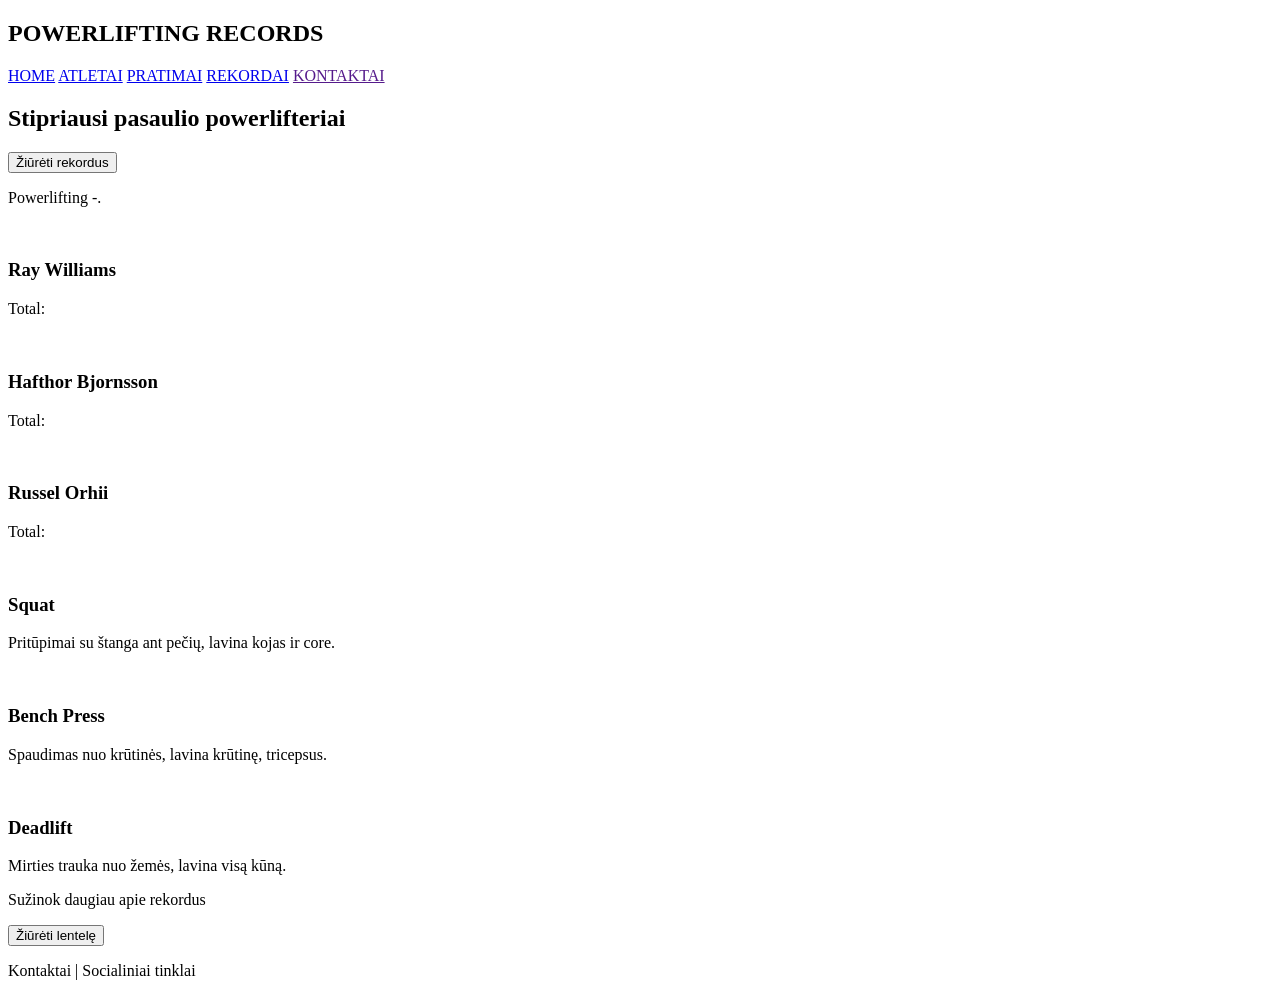
==== Index/index.html @ f86e924e "pridedu puslapio pradžios strūktūra" ====
<!DOCTYPE html>
<html lang="en">

<head>
    <meta charset="UTF-8">
    <meta name="viewport" content="width=device-width, initial-scale=1.0">
    <title>Document</title>
    <link rel="stylesheet" href="style.css">
</head>

<body>
    <div class="">
        <h2>POWERLIFTING RECORDS</h2>
    </div>
    <nav>
        <a href="index.html">HOME</a>
        <a href="atletai.html">ATLETAI</a>
        <a href="pratimai.html">PRATIMAI</a>
        <a href="rekordai.html">REKORDAI</a>
        <a href="">KONTAKTAI</a>
    </nav>
    </header>

    <section class="menu">
        <div>
            <h1>Stipriausi pasaulio powerlifteriai</h1>
            <button>Žiūrėti rekordus</button>
        </div>
    </section>

    <section class="">
        <p>Powerlifting -.</p>
    </section>

    <section class="">
        <div class="">
            <img src="" alt="">
            <h3>Ray Williams</h3>
            <p>Total: </p>
        </div>
        <div class="">
            <img src="" alt="">
            <h3>Hafthor Bjornsson</h3>
            <p>Total: </p>
        </div>
        <div class="">
            <img src="" alt="">
            <h3>Russel Orhii</h3>
            <p>Total: </p>
        </div>
    </section>

    <section class="">
        <div class="">
            <img src="" alt="">
            <h3>Squat</h3>
            <p>Pritūpimai su štanga ant pečių, lavina kojas ir core.</p>
        </div>
        <div class="">
            <img src="" alt="">
            <h3>Bench Press</h3>
            <p>Spaudimas nuo krūtinės, lavina krūtinę, tricepsus.</p>
        </div>
        <div class="">
            <img src="" alt="">
            <h3>Deadlift</h3>
            <p>Mirties trauka nuo žemės, lavina visą kūną.</p>
        </div>
    </section>

    <section class="">
        <p>Sužinok daugiau apie rekordus</p>
        <button>Žiūrėti lentelę</button>
    </section>

    <footer>
        <p>Kontaktai | Socialiniai tinklai</p>
    </footer>

</body>

</html>


</body>

</html>
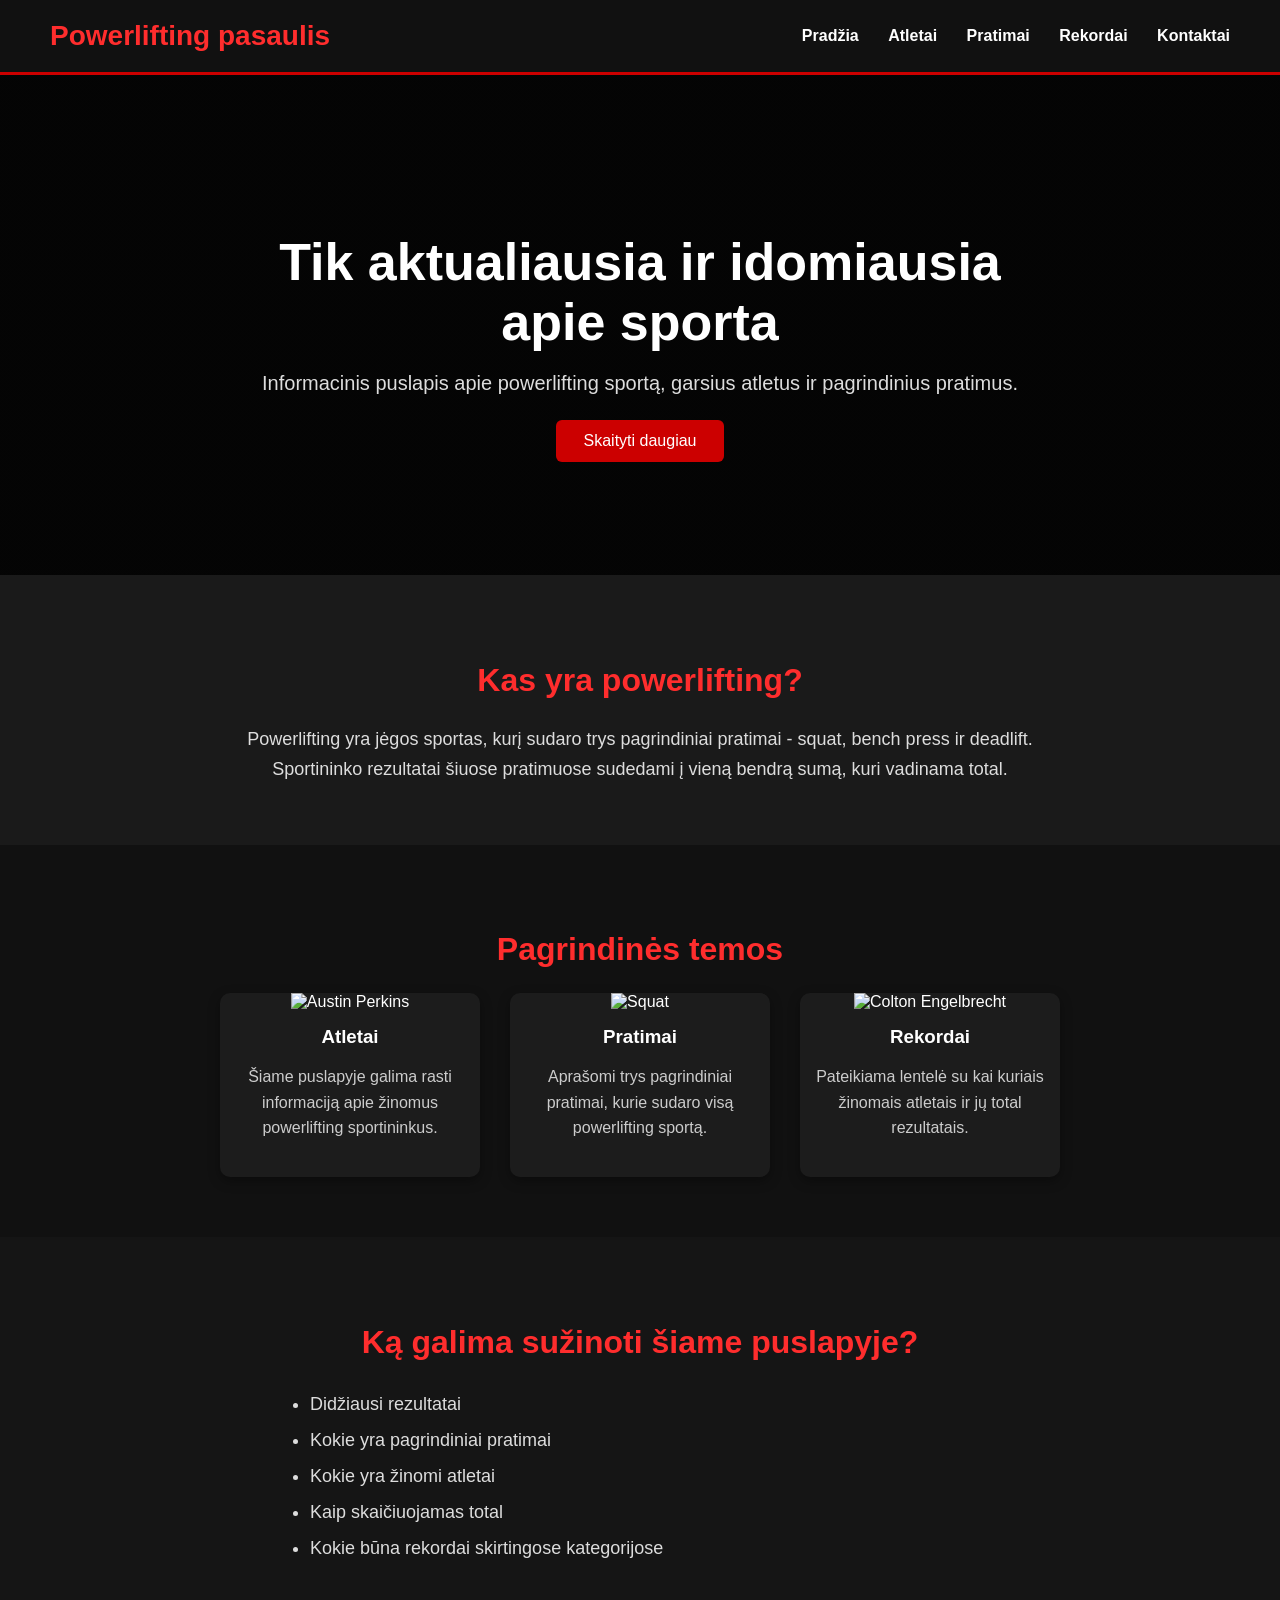
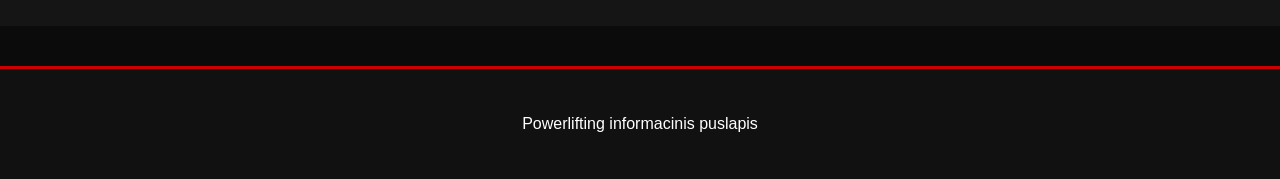
==== commit 552e6b84: "atnaujinta visa struktura ir sukurtas dizainas" ====
--- a/Index/index.html
+++ b/Index/index.html
@@ -1,87 +1,78 @@
 <!DOCTYPE html>
-<html lang="en">
-
+<html lang="lt">
 <head>
     <meta charset="UTF-8">
     <meta name="viewport" content="width=device-width, initial-scale=1.0">
-    <title>Document</title>
-    <link rel="stylesheet" href="style.css">
+    <title>Powerlifting pasaulis</title>
+    <link rel="stylesheet" href="/CSS/style.css">
 </head>
+<body>
 
-<body>
-    <div class="">
-        <h2>POWERLIFTING RECORDS</h2>
+<header class="virsus">
+    <div class="pavadinimas">Powerlifting pasaulis</div>
+    <nav class="navigacija">
+        <a href="index.html">Pradžia</a>
+        <a href="atletai.html">Atletai</a>
+        <a href="pratimai.html">Pratimai</a>
+        <a href="rekordai.html">Rekordai</a>
+        <a href="kontaktai.html">Kontaktai</a>
+    </nav>
+</header>
+
+<section class="pradine_dalis">
+    <div class="pradine_tekstai">
+        <h1>Tik aktualiausia ir idomiausia apie sporta</h1>
+        <p>Informacinis puslapis apie powerlifting sportą, garsius atletus ir pagrindinius pratimus.</p>
+        <a href="atletai.html" class="mygtukas">Skaityti daugiau</a>
     </div>
-    <nav>
-        <a href="index.html">HOME</a>
-        <a href="atletai.html">ATLETAI</a>
-        <a href="pratimai.html">PRATIMAI</a>
-        <a href="rekordai.html">REKORDAI</a>
-        <a href="">KONTAKTAI</a>
-    </nav>
-    </header>
+</section>
 
-    <section class="menu">
-        <div>
-            <h1>Stipriausi pasaulio powerlifteriai</h1>
-            <button>Žiūrėti rekordus</button>
+<section class="turinio_dalis sviesi">
+    <h2>Kas yra powerlifting?</h2>
+    <p class="tekstas_per_viduri">
+        Powerlifting yra jėgos sportas, kurį sudaro trys pagrindiniai pratimai -
+        squat, bench press ir deadlift. Sportininko rezultatai šiuose pratimuose
+        sudedami į vieną bendrą sumą, kuri vadinama total.
+    </p>
+</section>
+
+<section class="turinio_dalis">
+    <h2>Pagrindinės temos</h2>
+    <div class="korteliu_deze">
+        <div class="kortele">
+            <img src="img/austin.jpg" alt="Austin Perkins">
+            <h3>Atletai</h3>
+            <p>Šiame puslapyje galima rasti informaciją apie žinomus powerlifting sportininkus.</p>
         </div>
-    </section>
 
-    <section class="">
-        <p>Powerlifting -.</p>
-    </section>
+        <div class="kortele">
+            <img src="img/squat.jpg" alt="Squat">
+            <h3>Pratimai</h3>
+            <p>Aprašomi trys pagrindiniai pratimai, kurie sudaro visą powerlifting sportą.</p>
+        </div>
 
-    <section class="">
-        <div class="">
-            <img src="" alt="">
-            <h3>Ray Williams</h3>
-            <p>Total: </p>
+        <div class="kortele">
+            <img src="img/colton.jpg" alt="Colton Engelbrecht">
+            <h3>Rekordai</h3>
+            <p>Pateikiama lentelė su kai kuriais žinomais atletais ir jų total rezultatais.</p>
         </div>
-        <div class="">
-            <img src="" alt="">
-            <h3>Hafthor Bjornsson</h3>
-            <p>Total: </p>
-        </div>
-        <div class="">
-            <img src="" alt="">
-            <h3>Russel Orhii</h3>
-            <p>Total: </p>
-        </div>
-    </section>
+    </div>
+</section>
 
-    <section class="">
-        <div class="">
-            <img src="" alt="">
-            <h3>Squat</h3>
-            <p>Pritūpimai su štanga ant pečių, lavina kojas ir core.</p>
-        </div>
-        <div class="">
-            <img src="" alt="">
-            <h3>Bench Press</h3>
-            <p>Spaudimas nuo krūtinės, lavina krūtinę, tricepsus.</p>
-        </div>
-        <div class="">
-            <img src="" alt="">
-            <h3>Deadlift</h3>
-            <p>Mirties trauka nuo žemės, lavina visą kūną.</p>
-        </div>
-    </section>
+<section class="turinio_dalis akcentine">
+    <h2>Ką galima sužinoti šiame puslapyje?</h2>
+    <ul class="paprastas_sarasas">
+        <li>Didžiausi rezultatai</li>
+        <li>Kokie yra pagrindiniai pratimai</li>
+        <li>Kokie yra žinomi atletai</li>
+        <li>Kaip skaičiuojamas total</li>
+        <li>Kokie būna rekordai skirtingose kategorijose</li>
+    </ul>
+</section>
 
-    <section class="">
-        <p>Sužinok daugiau apie rekordus</p>
-        <button>Žiūrėti lentelę</button>
-    </section>
-
-    <footer>
-        <p>Kontaktai | Socialiniai tinklai</p>
-    </footer>
+<footer class="apacia">
+    <p>Powerlifting informacinis puslapis</p>
+</footer>
 
 </body>
-
-</html>
-
-
-</body>
-
 </html>
--- a/CSS/style.css
+++ b/CSS/style.css
@@ -0,0 +1,323 @@
+body{
+    margin:0;
+    font-family:Arial, Helvetica, sans-serif;
+    background:#0b0b0b;
+    color:white;
+}
+
+.virsus{
+    display:flex;
+    justify-content:space-between;
+    align-items:center;
+    padding:20px 50px;
+    background:#111;
+    border-bottom:3px solid #cc0000;
+}
+
+.pavadinimas{
+    font-size:28px;
+    font-weight:bold;
+    color:#ff2d2d;
+}
+
+.navigacija a{
+    color:white;
+    text-decoration:none;
+    margin-left:25px;
+    font-weight:bold;
+    transition:0.3s;
+}
+
+.navigacija a:hover{
+    color:#ff2d2d;
+}
+
+.pradine_dalis{
+    min-height:500px;
+    background:
+    linear-gradient(rgba(0,0,0,0.6), rgba(0,0,0,0.6)),
+    url("../img/fonas.jpg");
+    background-size:cover;
+    background-position:center;
+    display:flex;
+    justify-content:center;
+    align-items:center;
+    text-align:center;
+    padding:0 20px;
+}
+
+.pradine_tekstai{
+    max-width:800px;
+}
+
+.pradine_tekstai h1{
+    font-size:52px;
+    margin-bottom:15px;
+}
+
+.pradine_tekstai p{
+    font-size:20px;
+    color:#dddddd;
+    margin-bottom:25px;
+}
+
+.mygtukas{
+    display:inline-block;
+    padding:12px 28px;
+    background:#cc0000;
+    color:white;
+    text-decoration:none;
+    border:none;
+    border-radius:6px;
+    font-size:16px;
+    cursor:pointer;
+    transition:0.3s;
+}
+
+.mygtukas:hover{
+    background:#a80000;
+}
+
+.turinio_dalis{
+    padding:60px 30px;
+    background:#111;
+}
+
+.sviesi{
+    background:#1a1a1a;
+}
+
+.akcentine{
+    background:#151515;
+}
+
+.turinio_dalis h2{
+    text-align:center;
+    margin-bottom:25px;
+    font-size:32px;
+    color:#ff2d2d;
+}
+
+.tekstas_per_viduri{
+    max-width:850px;
+    margin:0 auto;
+    text-align:center;
+    font-size:18px;
+    line-height:1.7;
+    color:#dddddd;
+}
+
+.korteliu_deze{
+    display:flex;
+    justify-content:center;
+    gap:30px;
+    flex-wrap:wrap;
+}
+
+.kortele{
+    width:260px;
+    background:#1c1c1c;
+    border-radius:10px;
+    overflow:hidden;
+    box-shadow:0 4px 12px rgba(0,0,0,0.35);
+    text-align:center;
+    transition:0.3s;
+}
+
+.kortele:hover{
+    transform:translateY(-8px);
+    box-shadow:0 6px 18px rgba(255,0,0,0.25);
+}
+
+.kortele img{
+    width:100%;
+    height:220px;
+    object-fit:cover;
+}
+
+.kortele h3{
+    margin:15px 0 8px 0;
+    color:white;
+}
+
+.kortele p{
+    padding:0 15px 20px 15px;
+    color:#cccccc;
+    line-height:1.6;
+}
+
+.puslapio_virsus{
+    text-align:center;
+    padding:45px 20px;
+    background:#111;
+    color:white;
+    border-bottom:2px solid #cc0000;
+}
+
+.puslapio_virsus h1{
+    margin:0;
+    font-size:40px;
+    color:#ff2d2d;
+}
+
+.atleto_blokas{
+    display:flex;
+    gap:25px;
+    background:#1b1b1b;
+    padding:20px;
+    margin-bottom:25px;
+    border-radius:10px;
+    box-shadow:0 4px 12px rgba(0,0,0,0.35);
+    flex-wrap:wrap;
+}
+
+.atleto_blokas img{
+    width:260px;
+    height:260px;
+    object-fit:cover;
+    border-radius:8px;
+}
+
+.atleto_aprasymas{
+    flex:1;
+}
+
+.atleto_aprasymas h2{
+    margin-top:0;
+    margin-bottom:10px;
+    color:#ff2d2d;
+}
+
+.atleto_aprasymas p{
+    line-height:1.7;
+    color:#dddddd;
+}
+
+.atleto_aprasymas ol{
+    line-height:1.8;
+    color:#cccccc;
+}
+
+.paprastas_sarasas{
+    max-width:700px;
+    margin:0 auto;
+    font-size:18px;
+    line-height:2;
+    color:#dddddd;
+}
+
+.lentele{
+    width:90%;
+    max-width:1050px;
+    margin:0 auto;
+    border-collapse:collapse;
+    background:#1b1b1b;
+    box-shadow:0 4px 12px rgba(0,0,0,0.35);
+}
+
+.lentele th{
+    background:#cc0000;
+    color:white;
+    padding:15px;
+}
+
+.lentele td{
+    padding:15px;
+    text-align:center;
+    border-bottom:1px solid #2a2a2a;
+    color:#eeeeee;
+}
+
+.lentele tr:nth-child(even){
+    background:#161616;
+}
+
+.lentele tr:hover{
+    background:#242424;
+}
+
+.forma{
+    width:420px;
+    max-width:90%;
+    margin:40px auto;
+    display:flex;
+    flex-direction:column;
+    gap:15px;
+    background:#1b1b1b;
+    padding:25px;
+    border-radius:10px;
+    box-shadow:0 4px 12px rgba(0,0,0,0.35);
+}
+
+.forma label{
+    font-weight:bold;
+    color:white;
+}
+
+.forma input,
+.forma textarea{
+    padding:12px;
+    border:1px solid #333;
+    border-radius:6px;
+    font-size:15px;
+    font-family:Arial, Helvetica, sans-serif;
+    background:#111;
+    color:white;
+}
+
+.forma textarea{
+    min-height:120px;
+    resize:vertical;
+}
+
+.apacia{
+    background:#111;
+    text-align:center;
+    padding:30px;
+    margin-top:40px;
+    color:white;
+    border-top:3px solid #cc0000;
+}
+
+@media (max-width:900px){
+    .virsus{
+        flex-direction:column;
+        gap:15px;
+        text-align:center;
+        padding:20px;
+    }
+
+    .navigacija{
+        display:flex;
+        flex-wrap:wrap;
+        justify-content:center;
+        gap:10px;
+    }
+
+    .navigacija a{
+        margin-left:0;
+    }
+
+    .pradine_tekstai h1{
+        font-size:34px;
+    }
+
+    .pradine_tekstai p{
+        font-size:18px;
+    }
+
+    .puslapio_virsus h1{
+        font-size:30px;
+    }
+
+    .atleto_blokas{
+        flex-direction:column;
+        text-align:center;
+    }
+
+    .atleto_blokas img{
+        width:100%;
+        max-width:320px;
+        height:300px;
+    }
+}
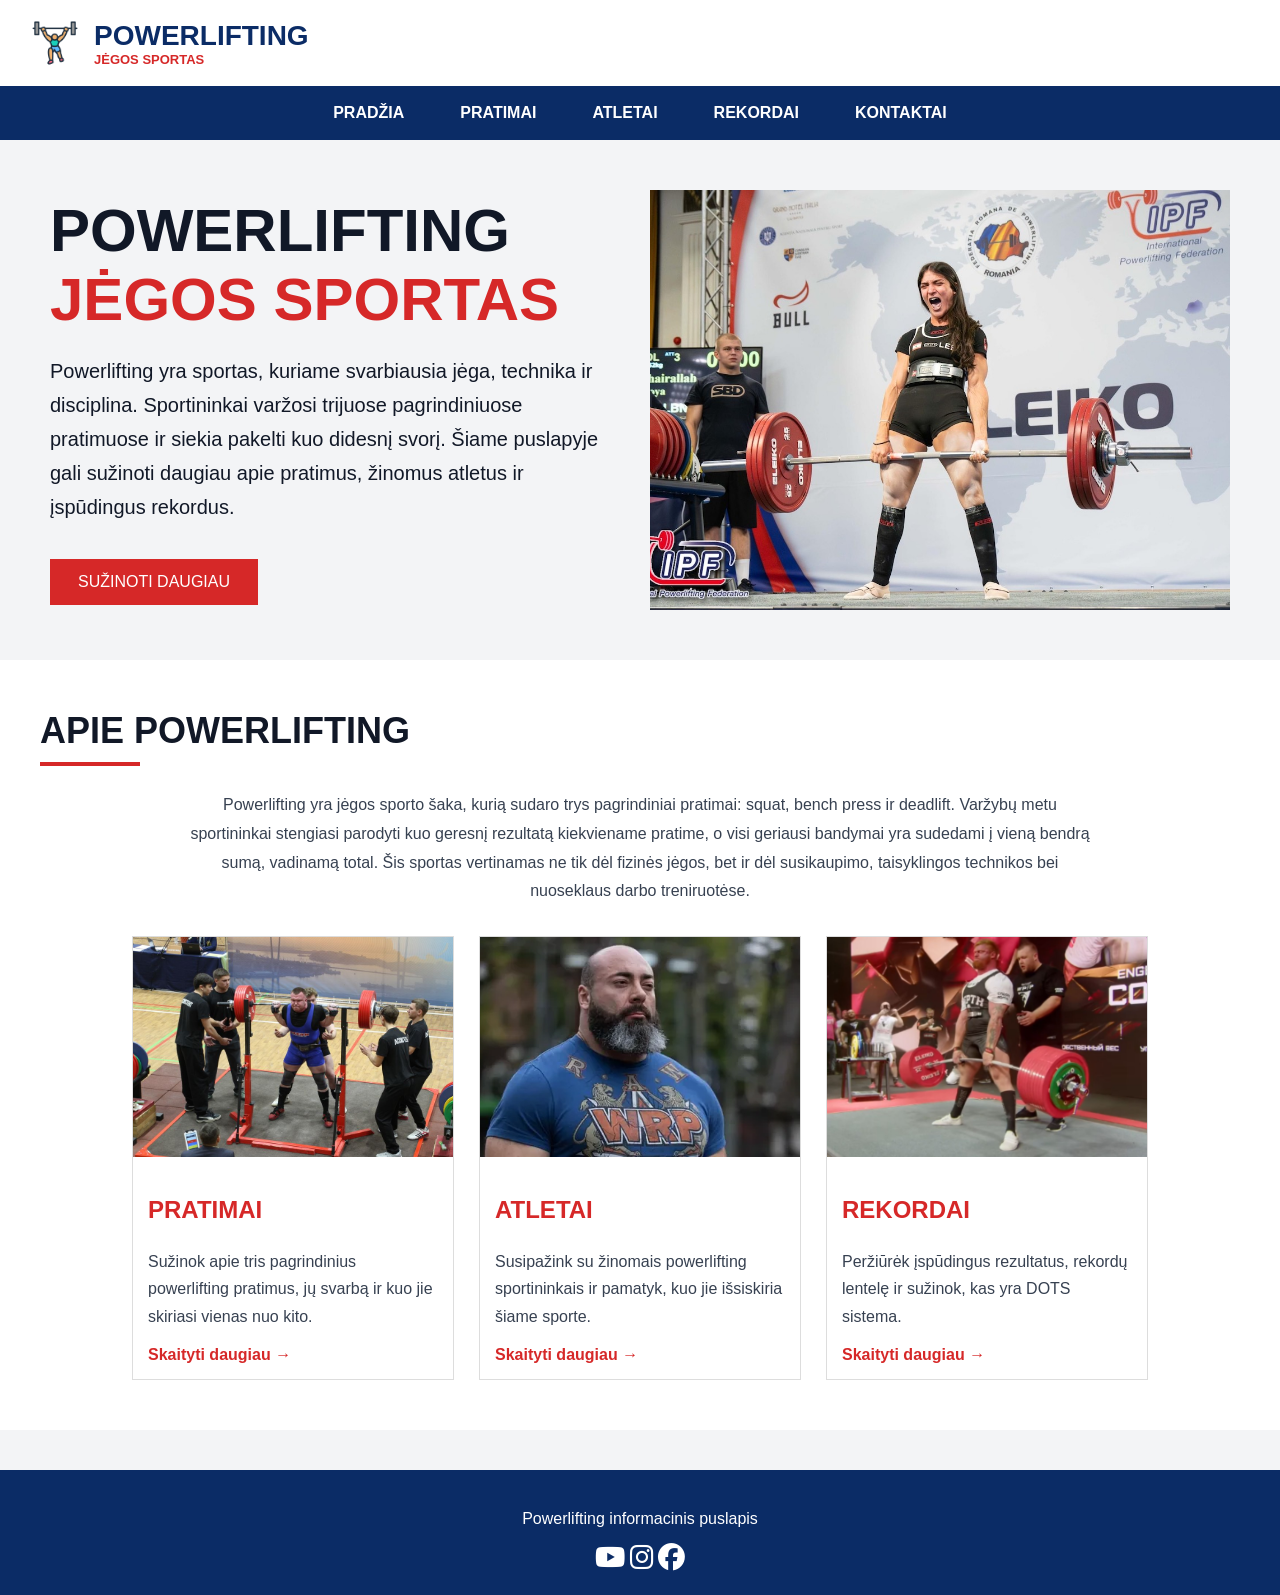
==== commit 629402be: "baigiau darbą" ====
--- a/Index/index.html
+++ b/Index/index.html
@@ -3,75 +3,106 @@
 <head>
     <meta charset="UTF-8">
     <meta name="viewport" content="width=device-width, initial-scale=1.0">
-    <title>Powerlifting pasaulis</title>
+    <title>Powerlifting</title>
     <link rel="stylesheet" href="/CSS/style.css">
+    <link rel="stylesheet" href="https://cdnjs.cloudflare.com/ajax/libs/font-awesome/6.5.0/css/all.min.css">
 </head>
 <body>
 
 <header class="virsus">
-    <div class="pavadinimas">Powerlifting pasaulis</div>
-    <nav class="navigacija">
-        <a href="index.html">Pradžia</a>
-        <a href="atletai.html">Atletai</a>
-        <a href="pratimai.html">Pratimai</a>
-        <a href="rekordai.html">Rekordai</a>
-        <a href="kontaktai.html">Kontaktai</a>
+    <div class="virsutine_juosta">
+        <img class="logo_ikona" src="/PICS/weightlifting.png" alt="">
+        <div class="logo_tekstas">
+            <h1>POWERLIFTING</h1>
+            <p>JĖGOS SPORTAS</p>
+        </div>
+    </div>
+
+    <nav class="meniu">
+        <a href="index.html" >PRADŽIA</a>
+        <a href="pratimai.html">PRATIMAI</a>
+        <a href="atletai.html">ATLETAI</a>
+        <a href="rekordai.html">REKORDAI</a>
+        <a href="kontaktai.html">KONTAKTAI</a>
     </nav>
 </header>
 
-<section class="pradine_dalis">
-    <div class="pradine_tekstai">
-        <h1>Tik aktualiausia ir idomiausia apie sporta</h1>
-        <p>Informacinis puslapis apie powerlifting sportą, garsius atletus ir pagrindinius pratimus.</p>
-        <a href="atletai.html" class="mygtukas">Skaityti daugiau</a>
+<section class="pradzios_blokas">
+    <div class="pradzios_tekstas">
+        <h2>POWERLIFTING<br><span class="raudona">JĖGOS SPORTAS</span></h2>
+        <p>
+            Powerlifting yra sportas, kuriame svarbiausia jėga, technika ir disciplina.
+            Sportininkai varžosi trijuose pagrindiniuose pratimuose ir siekia pakelti
+            kuo didesnį svorį. Šiame puslapyje gali sužinoti daugiau apie pratimus,
+            žinomus atletus ir įspūdingus rekordus.
+        </p>
+        <a href="pratimai.html" class="mygtukas">SUŽINOTI DAUGIAU</a>
+    </div>
+
+    <div class="pradzios_nuotrauka">
+        <img src="/PICS/ipf photo.jpeg" alt="Powerlifting sportininkas">
     </div>
 </section>
 
-<section class="turinio_dalis sviesi">
-    <h2>Kas yra powerlifting?</h2>
-    <p class="tekstas_per_viduri">
-        Powerlifting yra jėgos sportas, kurį sudaro trys pagrindiniai pratimai -
-        squat, bench press ir deadlift. Sportininko rezultatai šiuose pratimuose
-        sudedami į vieną bendrą sumą, kuri vadinama total.
+<section class="sekcija balta">
+    <div class="antraste">
+        <h2>APIE POWERLIFTING</h2>
+        <div class="linija"></div>
+    </div>
+
+    <p class="tekstas_centras">
+        Powerlifting yra jėgos sporto šaka, kurią sudaro trys pagrindiniai pratimai:
+        squat, bench press ir deadlift. Varžybų metu sportininkai stengiasi parodyti
+        kuo geresnį rezultatą kiekviename pratime, o visi geriausi bandymai yra sudedami
+        į vieną bendrą sumą, vadinamą total. Šis sportas vertinamas ne tik dėl fizinės jėgos,
+        bet ir dėl susikaupimo, taisyklingos technikos bei nuoseklaus darbo treniruotėse.
     </p>
-</section>
 
-<section class="turinio_dalis">
-    <h2>Pagrindinės temos</h2>
-    <div class="korteliu_deze">
+    <div class="korteles">
         <div class="kortele">
-            <img src="img/austin.jpg" alt="Austin Perkins">
-            <h3>Atletai</h3>
-            <p>Šiame puslapyje galima rasti informaciją apie žinomus powerlifting sportininkus.</p>
+            <img src="/PICS/squat.jpg" alt="Pratimai">
+            <div class="korteles_vidus">
+                <h3>PRATIMAI</h3>
+                <p>
+                    Sužinok apie tris pagrindinius powerlifting pratimus, jų svarbą
+                    ir kuo jie skiriasi vienas nuo kito.
+                </p>
+                <a href="pratimai.html">Skaityti daugiau →</a>
+            </div>
         </div>
 
         <div class="kortele">
-            <img src="img/squat.jpg" alt="Squat">
-            <h3>Pratimai</h3>
-            <p>Aprašomi trys pagrindiniai pratimai, kurie sudaro visą powerlifting sportą.</p>
+            <img src="/PICS/konstantin.webp" alt="Atletai">
+            <div class="korteles_vidus">
+                <h3>ATLETAI</h3>
+                <p>
+                    Susipažink su žinomais powerlifting sportininkais ir pamatyk,
+                    kuo jie išsiskiria šiame sporte.
+                </p>
+                <a href="atletai.html">Skaityti daugiau →</a>
+            </div>
         </div>
 
         <div class="kortele">
-            <img src="img/colton.jpg" alt="Colton Engelbrecht">
-            <h3>Rekordai</h3>
-            <p>Pateikiama lentelė su kai kuriais žinomais atletais ir jų total rezultatais.</p>
+            <img src="/PICS/colton.jpg" alt="Rekordai">
+            <div class="korteles_vidus">
+                <h3>REKORDAI</h3>
+                <p>
+                    Peržiūrėk įspūdingus rezultatus, rekordų lentelę ir sužinok,
+                    kas yra DOTS sistema.
+                </p>
+                <a href="rekordai.html">Skaityti daugiau →</a>
+            </div>
         </div>
     </div>
 </section>
 
-<section class="turinio_dalis akcentine">
-    <h2>Ką galima sužinoti šiame puslapyje?</h2>
-    <ul class="paprastas_sarasas">
-        <li>Didžiausi rezultatai</li>
-        <li>Kokie yra pagrindiniai pratimai</li>
-        <li>Kokie yra žinomi atletai</li>
-        <li>Kaip skaičiuojamas total</li>
-        <li>Kokie būna rekordai skirtingose kategorijose</li>
-    </ul>
-</section>
-
 <footer class="apacia">
     <p>Powerlifting informacinis puslapis</p>
+    <i class="fa-brands fa-youtube"></i>
+    <i class="fa-brands fa-instagram"></i>
+    <i class="fa-brands fa-facebook"></i>
+
 </footer>
 
 </body>
--- a/CSS/style.css
+++ b/CSS/style.css
@@ -1,323 +1,397 @@
 body{
     margin:0;
-    font-family:Arial, Helvetica, sans-serif;
-    background:#0b0b0b;
-    color:white;
+    font-family:Arial, sans-serif;
+    background:#f3f4f6;
+    color:#111827;
 }
 
 .virsus{
-    display:flex;
+    background:#0b2c66;
+    color:white;
+}
+
+.virsutine_juosta{
+    background:white;
+    padding:18px 30px;
+    display:flex;
+    align-items:center;
+    gap:14px;
+}
+
+.logo_ikona{
+    color:#d62828;
+    width: 50px;
+    height: 50px;
+}
+
+.logo_tekstas h1{
+    margin:0;
+    font-size:28px;
+    color:#0b2c66;
+}
+
+.logo_tekstas p{
+    margin:0;
+    color:#d62828;
+    font-size:13px;
+    font-weight:bold;
+}
+
+.meniu{
+    display:flex;
+    justify-content:center;
+    flex-wrap:wrap;
+    background:#0b2c66;
+}
+
+.meniu a{
+    color:white;
+    text-decoration:none;
+    padding:18px 28px;
+    font-weight:bold;
+}
+
+.meniu a:hover{
+    background:#d62828;
+}
+
+.aktyvus{
+    background:#d62828;
+}
+
+.pradzios_blokas{
+    display:flex;
+    align-items:center;
     justify-content:space-between;
-    align-items:center;
-    padding:20px 50px;
-    background:#111;
-    border-bottom:3px solid #cc0000;
-}
-
-.pavadinimas{
-    font-size:28px;
-    font-weight:bold;
-    color:#ff2d2d;
-}
-
-.navigacija a{
-    color:white;
-    text-decoration:none;
-    margin-left:25px;
-    font-weight:bold;
-    transition:0.3s;
-}
-
-.navigacija a:hover{
-    color:#ff2d2d;
-}
-
-.pradine_dalis{
-    min-height:500px;
-    background:
-    linear-gradient(rgba(0,0,0,0.6), rgba(0,0,0,0.6)),
-    url("../img/fonas.jpg");
-    background-size:cover;
-    background-position:center;
+    gap:40px;
+    padding:50px;
+}
+
+.pradzios_tekstas{
+    max-width:560px;
+}
+
+.pradzios_tekstas h2{
+    font-size:60px;
+    margin:0 0 15px 0;
+}
+
+.raudona{
+    color:#d62828;
+}
+
+.pradzios_tekstas p{
+    font-size:20px;
+    line-height:1.7;
+}
+
+.pradzios_nuotrauka{
+    flex:1;
     display:flex;
     justify-content:center;
-    align-items:center;
-    text-align:center;
-    padding:0 20px;
-}
-
-.pradine_tekstai{
-    max-width:800px;
-}
-
-.pradine_tekstai h1{
-    font-size:52px;
-    margin-bottom:15px;
-}
-
-.pradine_tekstai p{
-    font-size:20px;
-    color:#dddddd;
-    margin-bottom:25px;
+}
+
+.pradzios_nuotrauka img{
+    width:100%;
+    max-width:700px;
+    height:420px;
+    object-fit:cover;
+    object-position:center;
 }
 
 .mygtukas{
     display:inline-block;
-    padding:12px 28px;
-    background:#cc0000;
-    color:white;
+    background:#d62828;
+    color:white;
+    padding:14px 28px;
     text-decoration:none;
+    margin-top:15px;
     border:none;
-    border-radius:6px;
-    font-size:16px;
     cursor:pointer;
-    transition:0.3s;
 }
 
 .mygtukas:hover{
-    background:#a80000;
-}
-
-.turinio_dalis{
-    padding:60px 30px;
-    background:#111;
-}
-
-.sviesi{
-    background:#1a1a1a;
-}
-
-.akcentine{
-    background:#151515;
-}
-
-.turinio_dalis h2{
-    text-align:center;
-    margin-bottom:25px;
-    font-size:32px;
-    color:#ff2d2d;
-}
-
-.tekstas_per_viduri{
-    max-width:850px;
+    background:#b71c1c;
+}
+
+.sekcija{
+    padding:50px 30px;
+    background:white;
+}
+
+.sekcija_pilka{
+    background:#eef2f7;
+}
+
+.antraste{
+    max-width:1200px;
+    margin:0 auto 25px auto;
+}
+
+.antraste h2{
+    font-size:36px;
+    margin:0;
+}
+
+.linija{
+    width:100px;
+    height:4px;
+    background:#d62828;
+    margin-top:10px;
+}
+
+.tekstas_centras{
+    max-width:900px;
     margin:0 auto;
     text-align:center;
-    font-size:18px;
-    line-height:1.7;
-    color:#dddddd;
-}
-
-.korteliu_deze{
-    display:flex;
+    line-height:1.8;
+    color:#374151;
+}
+
+.korteles{
+    max-width:1200px;
+    margin:30px auto 0 auto;
+    display:flex;
+    gap:25px;
+    flex-wrap:wrap;
     justify-content:center;
-    gap:30px;
-    flex-wrap:wrap;
 }
 
 .kortele{
-    width:260px;
-    background:#1c1c1c;
-    border-radius:10px;
+    width:320px;
+    background:white;
+    border:1px solid #ddd;
     overflow:hidden;
-    box-shadow:0 4px 12px rgba(0,0,0,0.35);
-    text-align:center;
-    transition:0.3s;
 }
 
 .kortele:hover{
-    transform:translateY(-8px);
-    box-shadow:0 6px 18px rgba(255,0,0,0.25);
+    transform:translateY(-6px);
 }
 
 .kortele img{
     width:100%;
     height:220px;
     object-fit:cover;
-}
-
-.kortele h3{
-    margin:15px 0 8px 0;
-    color:white;
-}
-
-.kortele p{
-    padding:0 15px 20px 15px;
-    color:#cccccc;
-    line-height:1.6;
-}
-
-.puslapio_virsus{
+    object-position:center;
+    display:block;
+}
+
+.korteles_vidus{
+    padding:15px;
+}
+
+.korteles_vidus h3{
+    color:#d62828;
+    font-size:24px;
+}
+
+.korteles_vidus p{
+    line-height:1.7;
+    color:#374151;
+}
+
+.korteles_vidus a{
+    color:#d62828;
+    font-weight:bold;
+    text-decoration:none;
+}
+
+.dviejus_blokai{
+    max-width:1200px;
+    margin:30px auto 0 auto;
+    display:flex;
+    gap:25px;
+    flex-wrap:wrap;
+}
+
+.maza_deze{
+    flex:1;
+    min-width:280px;
+    background:white;
+    border:1px solid #ddd;
+    padding:20px;
+}
+
+.maza_deze h3{
+    color:#0b2c66;
+}
+
+.sarasas{
+    line-height:2;
+    color:#374151;
+}
+
+.sportininku_tinklelis{
+    max-width:1200px;
+    margin:0 auto;
+    display:grid;
+    grid-template-columns:repeat(3,1fr);
+    gap:25px;
+}
+
+.sportininko_kortele{
+    background:white;
+    border:1px solid #ddd;
+    overflow:hidden;
+}
+
+.sportininko_kortele img{
+    width:100%;
+    height:350px;
+    object-fit:cover;
+    object-position:center;
+    display:block;
+}
+
+.sportininko_tekstas{
+    padding:15px;
+}
+
+.sportininko_tekstas h3{
+    color:#d62828;
+    font-size:22px;
+    margin-top:0;
+}
+
+.sportininko_tekstas p{
+    line-height:1.7;
+    color:#374151;
+}
+
+.lenteles_deze{
+    max-width:1200px;
+    margin:0 auto;
+    overflow:auto;
+    background:white;
+}
+
+.lentele{
+    width:100%;
+    min-width:1100px;
+    border-collapse:collapse;
+}
+
+.lentele th{
+    background:#0b2c66;
+    color:white;
+    padding:10px;
+}
+
+.lentele td{
+    padding:10px;
     text-align:center;
-    padding:45px 20px;
-    background:#111;
-    color:white;
-    border-bottom:2px solid #cc0000;
-}
-
-.puslapio_virsus h1{
-    margin:0;
-    font-size:40px;
-    color:#ff2d2d;
-}
-
-.atleto_blokas{
+    border-bottom:1px solid #ddd;
+}
+
+.lentele tr:nth-child(even){
+    background:#f3f4f6;
+}
+
+.pabraukta{
+    color:#d62828;
+    font-weight:bold;
+}
+
+.kontaktu_blokas{
+    max-width:1200px;
+    margin:0 auto;
     display:flex;
     gap:25px;
-    background:#1b1b1b;
+    flex-wrap:wrap;
+}
+
+.formos_deze{
+    flex:2;
+    min-width:320px;
+    background:white;
+    border:1px solid #ddd;
     padding:20px;
-    margin-bottom:25px;
-    border-radius:10px;
-    box-shadow:0 4px 12px rgba(0,0,0,0.35);
-    flex-wrap:wrap;
-}
-
-.atleto_blokas img{
-    width:260px;
-    height:260px;
-    object-fit:cover;
-    border-radius:8px;
-}
-
-.atleto_aprasymas{
+}
+
+.info_deze{
     flex:1;
-}
-
-.atleto_aprasymas h2{
-    margin-top:0;
-    margin-bottom:10px;
-    color:#ff2d2d;
-}
-
-.atleto_aprasymas p{
-    line-height:1.7;
-    color:#dddddd;
-}
-
-.atleto_aprasymas ol{
-    line-height:1.8;
-    color:#cccccc;
-}
-
-.paprastas_sarasas{
-    max-width:700px;
-    margin:0 auto;
-    font-size:18px;
-    line-height:2;
-    color:#dddddd;
-}
-
-.lentele{
-    width:90%;
-    max-width:1050px;
-    margin:0 auto;
-    border-collapse:collapse;
-    background:#1b1b1b;
-    box-shadow:0 4px 12px rgba(0,0,0,0.35);
-}
-
-.lentele th{
-    background:#cc0000;
-    color:white;
-    padding:15px;
-}
-
-.lentele td{
-    padding:15px;
-    text-align:center;
-    border-bottom:1px solid #2a2a2a;
-    color:#eeeeee;
-}
-
-.lentele tr:nth-child(even){
-    background:#161616;
-}
-
-.lentele tr:hover{
-    background:#242424;
-}
-
-.forma{
-    width:420px;
-    max-width:90%;
-    margin:40px auto;
+    min-width:260px;
     display:flex;
     flex-direction:column;
     gap:15px;
-    background:#1b1b1b;
-    padding:25px;
-    border-radius:10px;
-    box-shadow:0 4px 12px rgba(0,0,0,0.35);
+}
+
+.info_langelis{
+    background:white;
+    border:1px solid #ddd;
+    padding:20px;
+}
+
+.info_langelis h3{
+    color:#0b2c66;
+    margin-top:0;
+}
+
+.forma{
+    display:flex;
+    flex-direction:column;
+    gap:12px;
 }
 
 .forma label{
     font-weight:bold;
-    color:white;
 }
 
 .forma input,
+.forma textarea,
+.forma select{
+    padding:10px;
+    border:1px solid #ccc;
+    font-family:Arial, sans-serif;
+}
+
 .forma textarea{
-    padding:12px;
-    border:1px solid #333;
-    border-radius:6px;
-    font-size:15px;
-    font-family:Arial, Helvetica, sans-serif;
-    background:#111;
-    color:white;
-}
-
-.forma textarea{
-    min-height:120px;
+    min-height:130px;
     resize:vertical;
 }
 
+.apatine_reklama{
+    max-width:1200px;
+    margin:30px auto 0 auto;
+    background:#0b2c66;
+    color:white;
+    text-align:center;
+    padding:35px 20px;
+}
+
+.apatine_reklama h3{
+    margin:0 0 8px 0;
+    font-size:28px;
+}
+
 .apacia{
-    background:#111;
+    background:#0b2c66;
+    color:white;
     text-align:center;
-    padding:30px;
+    padding:24px;
     margin-top:40px;
-    color:white;
-    border-top:3px solid #cc0000;
-}
-
-@media (max-width:900px){
-    .virsus{
-        flex-direction:column;
-        gap:15px;
-        text-align:center;
-        padding:20px;
-    }
-
-    .navigacija{
-        display:flex;
-        flex-wrap:wrap;
-        justify-content:center;
-        gap:10px;
-    }
-
-    .navigacija a{
-        margin-left:0;
-    }
-
-    .pradine_tekstai h1{
-        font-size:34px;
-    }
-
-    .pradine_tekstai p{
-        font-size:18px;
-    }
-
-    .puslapio_virsus h1{
-        font-size:30px;
-    }
-
-    .atleto_blokas{
+}
+
+.img_pilnai{
+    object-fit:contain;
+    background:#111827;
+}
+
+@media(max-width:900px){
+    .pradzios_blokas{
         flex-direction:column;
         text-align:center;
     }
 
-    .atleto_blokas img{
-        width:100%;
-        max-width:320px;
-        height:300px;
+    .pradzios_tekstas h2{
+        font-size:40px;
     }
+
+    .sportininku_tinklelis{
+        grid-template-columns:1fr;
+    }
+}
+
+i {
+    font-size: 27px;
 }
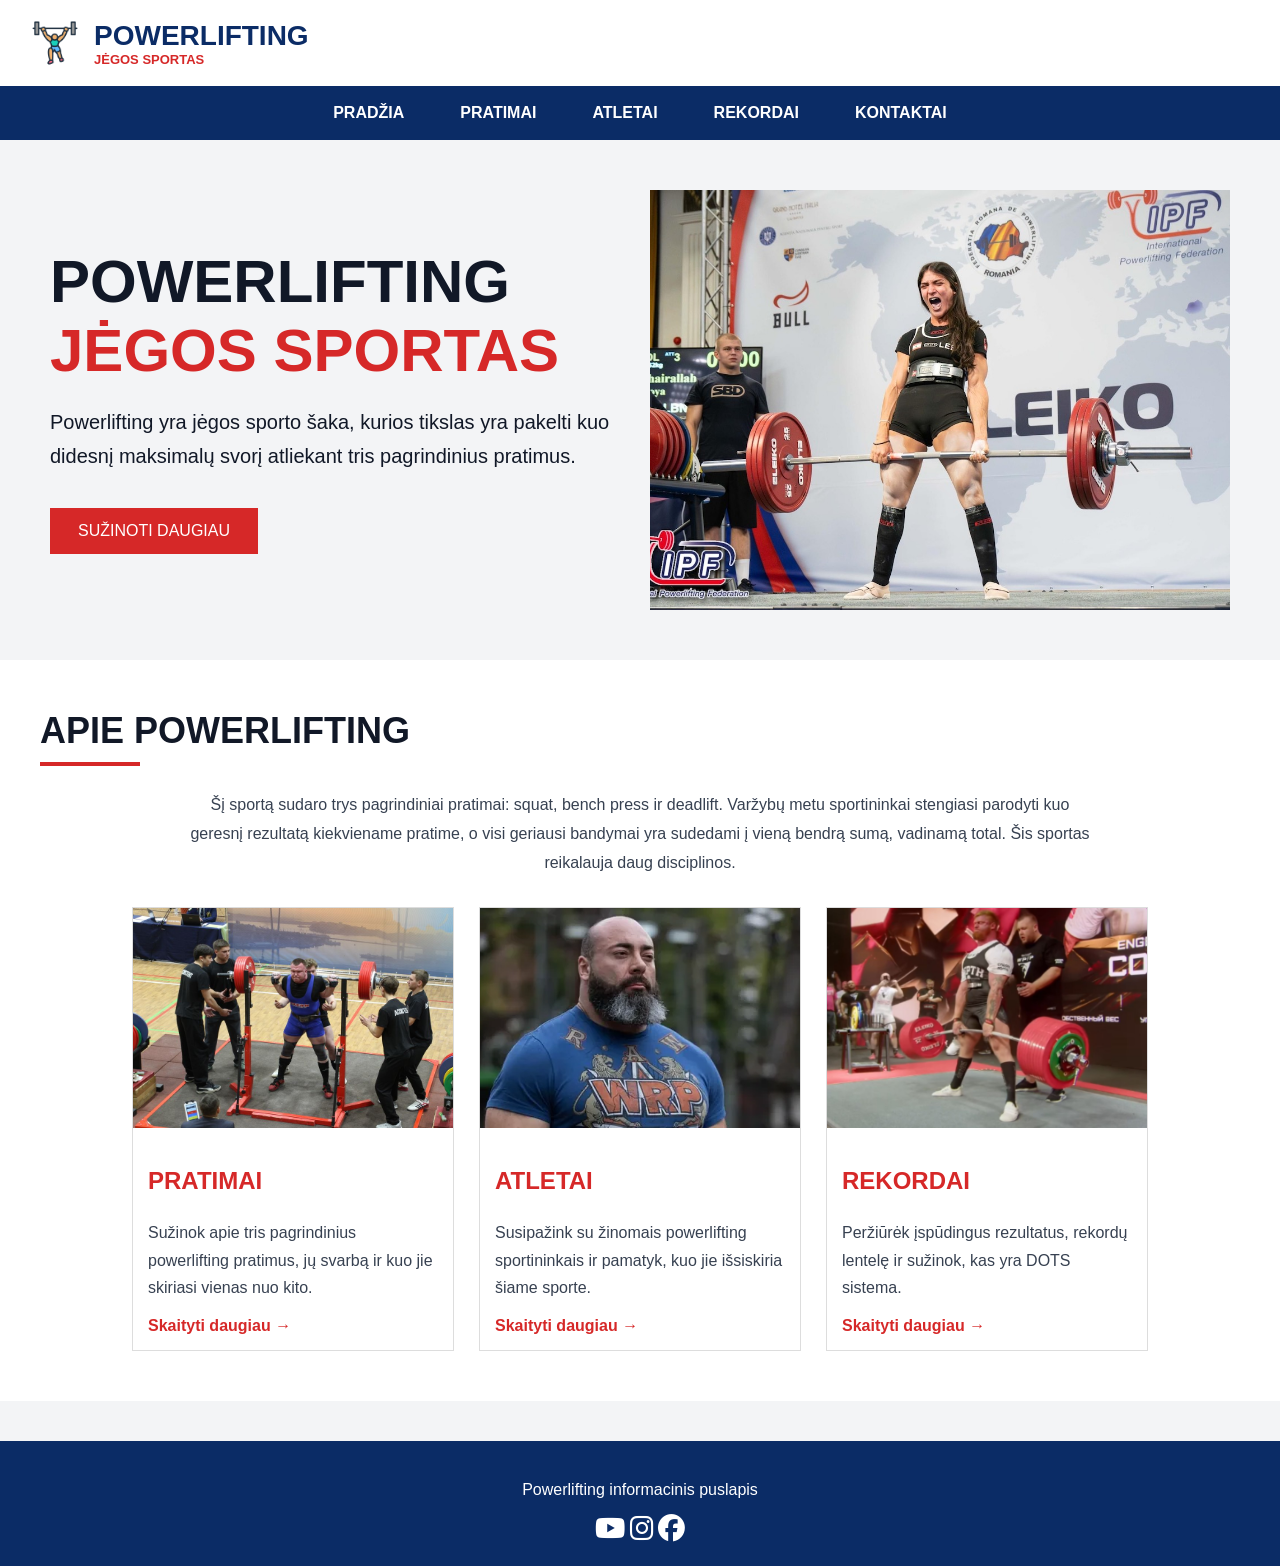
==== commit d58143cb: "baigiau" ====
--- a/Index/index.html
+++ b/Index/index.html
@@ -1,109 +1,106 @@
-<!DOCTYPE html>
+<!doctype html>
 <html lang="lt">
-<head>
-    <meta charset="UTF-8">
-    <meta name="viewport" content="width=device-width, initial-scale=1.0">
+  <head>
+    <meta charset="UTF-8" />
+    <meta name="viewport" content="width=device-width, initial-scale=1.0" />
     <title>Powerlifting</title>
-    <link rel="stylesheet" href="/CSS/style.css">
-    <link rel="stylesheet" href="https://cdnjs.cloudflare.com/ajax/libs/font-awesome/6.5.0/css/all.min.css">
-</head>
-<body>
+    <link rel="stylesheet" href="/CSS/style.css" />
+    <link
+      rel="stylesheet"
+      href="https://cdnjs.cloudflare.com/ajax/libs/font-awesome/6.5.0/css/all.min.css"
+    />
+  </head>
+  <body>
+    <header class="virsus">
+      <div class="virsutine_juosta">
+        <img class="logo_ikona" src="/PICS/weightlifting.png" alt="" />
+        <div class="logo_tekstas">
+          <h1>POWERLIFTING</h1>
+          <p>JĖGOS SPORTAS</p>
+        </div>
+      </div>
 
-<header class="virsus">
-    <div class="virsutine_juosta">
-        <img class="logo_ikona" src="/PICS/weightlifting.png" alt="">
-        <div class="logo_tekstas">
-            <h1>POWERLIFTING</h1>
-            <p>JĖGOS SPORTAS</p>
-        </div>
-    </div>
-
-    <nav class="meniu">
-        <a href="index.html" >PRADŽIA</a>
+      <nav class="meniu">
+        <a href="index.html">PRADŽIA</a>
         <a href="pratimai.html">PRATIMAI</a>
         <a href="atletai.html">ATLETAI</a>
         <a href="rekordai.html">REKORDAI</a>
         <a href="kontaktai.html">KONTAKTAI</a>
-    </nav>
-</header>
+      </nav>
+    </header>
 
-<section class="pradzios_blokas">
-    <div class="pradzios_tekstas">
-        <h2>POWERLIFTING<br><span class="raudona">JĖGOS SPORTAS</span></h2>
+    <section class="pradzios_blokas">
+      <div class="pradzios_tekstas">
+        <h2>POWERLIFTING<br /><span class="raudona">JĖGOS SPORTAS</span></h2>
         <p>
-            Powerlifting yra sportas, kuriame svarbiausia jėga, technika ir disciplina.
-            Sportininkai varžosi trijuose pagrindiniuose pratimuose ir siekia pakelti
-            kuo didesnį svorį. Šiame puslapyje gali sužinoti daugiau apie pratimus,
-            žinomus atletus ir įspūdingus rekordus.
+          Powerlifting yra jėgos sporto šaka, kurios tikslas yra pakelti kuo
+          didesnį maksimalų svorį atliekant tris pagrindinius pratimus.
         </p>
         <a href="pratimai.html" class="mygtukas">SUŽINOTI DAUGIAU</a>
-    </div>
+      </div>
 
-    <div class="pradzios_nuotrauka">
-        <img src="/PICS/ipf photo.jpeg" alt="Powerlifting sportininkas">
-    </div>
-</section>
+      <div class="pradzios_nuotrauka">
+        <img src="/PICS/ipf photo.jpeg" alt="Powerlifting sportininkas" />
+      </div>
+    </section>
 
-<section class="sekcija balta">
-    <div class="antraste">
+    <section class="sekcija balta">
+      <div class="antraste">
         <h2>APIE POWERLIFTING</h2>
         <div class="linija"></div>
-    </div>
+      </div>
 
-    <p class="tekstas_centras">
-        Powerlifting yra jėgos sporto šaka, kurią sudaro trys pagrindiniai pratimai:
-        squat, bench press ir deadlift. Varžybų metu sportininkai stengiasi parodyti
-        kuo geresnį rezultatą kiekviename pratime, o visi geriausi bandymai yra sudedami
-        į vieną bendrą sumą, vadinamą total. Šis sportas vertinamas ne tik dėl fizinės jėgos,
-        bet ir dėl susikaupimo, taisyklingos technikos bei nuoseklaus darbo treniruotėse.
-    </p>
+      <p class="tekstas_centras">
+        Šį sportą sudaro trys pagrindiniai pratimai: squat, bench press ir
+        deadlift. Varžybų metu sportininkai stengiasi parodyti kuo geresnį
+        rezultatą kiekviename pratime, o visi geriausi bandymai yra sudedami į
+        vieną bendrą sumą, vadinamą total. Šis sportas reikalauja daug disciplinos.
+      </p>
 
-    <div class="korteles">
+      <div class="korteles">
         <div class="kortele">
-            <img src="/PICS/squat.jpg" alt="Pratimai">
-            <div class="korteles_vidus">
-                <h3>PRATIMAI</h3>
-                <p>
-                    Sužinok apie tris pagrindinius powerlifting pratimus, jų svarbą
-                    ir kuo jie skiriasi vienas nuo kito.
-                </p>
-                <a href="pratimai.html">Skaityti daugiau →</a>
-            </div>
+          <img src="/PICS/squat.jpg" alt="Pratimai" />
+          <div class="korteles_vidus">
+            <h3>PRATIMAI</h3>
+            <p>
+              Sužinok apie tris pagrindinius powerlifting pratimus, jų svarbą ir
+              kuo jie skiriasi vienas nuo kito.
+            </p>
+            <a href="pratimai.html">Skaityti daugiau →</a>
+          </div>
         </div>
 
         <div class="kortele">
-            <img src="/PICS/konstantin.webp" alt="Atletai">
-            <div class="korteles_vidus">
-                <h3>ATLETAI</h3>
-                <p>
-                    Susipažink su žinomais powerlifting sportininkais ir pamatyk,
-                    kuo jie išsiskiria šiame sporte.
-                </p>
-                <a href="atletai.html">Skaityti daugiau →</a>
-            </div>
+          <img src="/PICS/konstantin.webp" alt="Atletai" />
+          <div class="korteles_vidus">
+            <h3>ATLETAI</h3>
+            <p>
+              Susipažink su žinomais powerlifting sportininkais ir pamatyk, kuo
+              jie išsiskiria šiame sporte.
+            </p>
+            <a href="atletai.html">Skaityti daugiau →</a>
+          </div>
         </div>
 
         <div class="kortele">
-            <img src="/PICS/colton.jpg" alt="Rekordai">
-            <div class="korteles_vidus">
-                <h3>REKORDAI</h3>
-                <p>
-                    Peržiūrėk įspūdingus rezultatus, rekordų lentelę ir sužinok,
-                    kas yra DOTS sistema.
-                </p>
-                <a href="rekordai.html">Skaityti daugiau →</a>
-            </div>
+          <img src="/PICS/colton.jpg" alt="Rekordai" />
+          <div class="korteles_vidus">
+            <h3>REKORDAI</h3>
+            <p>
+              Peržiūrėk įspūdingus rezultatus, rekordų lentelę ir sužinok, kas
+              yra DOTS sistema.
+            </p>
+            <a href="rekordai.html">Skaityti daugiau →</a>
+          </div>
         </div>
-    </div>
-</section>
+      </div>
+    </section>
 
-<footer class="apacia">
-    <p>Powerlifting informacinis puslapis</p>
-    <i class="fa-brands fa-youtube"></i>
-    <i class="fa-brands fa-instagram"></i>
-    <i class="fa-brands fa-facebook"></i>
-
-</footer>
-
-</body>
-</html>+    <footer class="apacia">
+      <p>Powerlifting informacinis puslapis</p>
+      <i class="fa-brands fa-youtube"></i>
+      <i class="fa-brands fa-instagram"></i>
+      <i class="fa-brands fa-facebook"></i>
+    </footer>
+  </body>
+</html>
